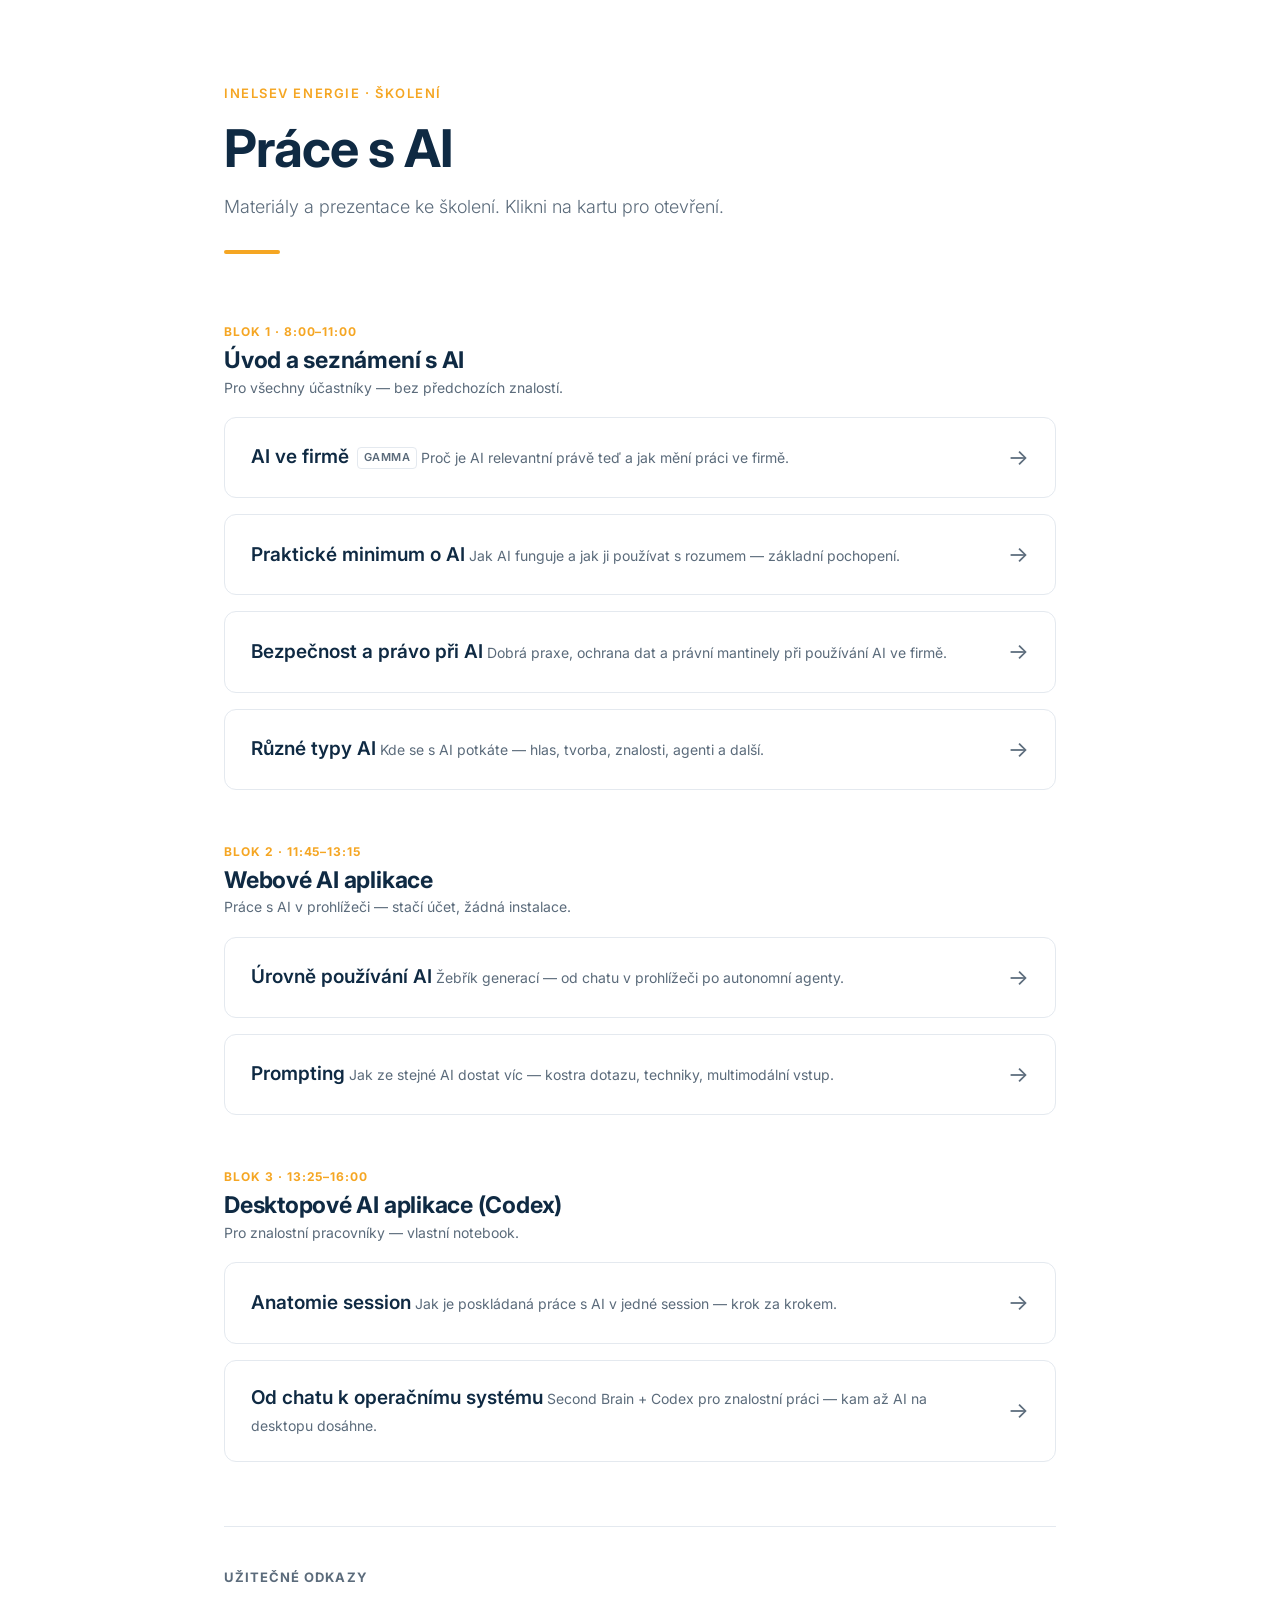
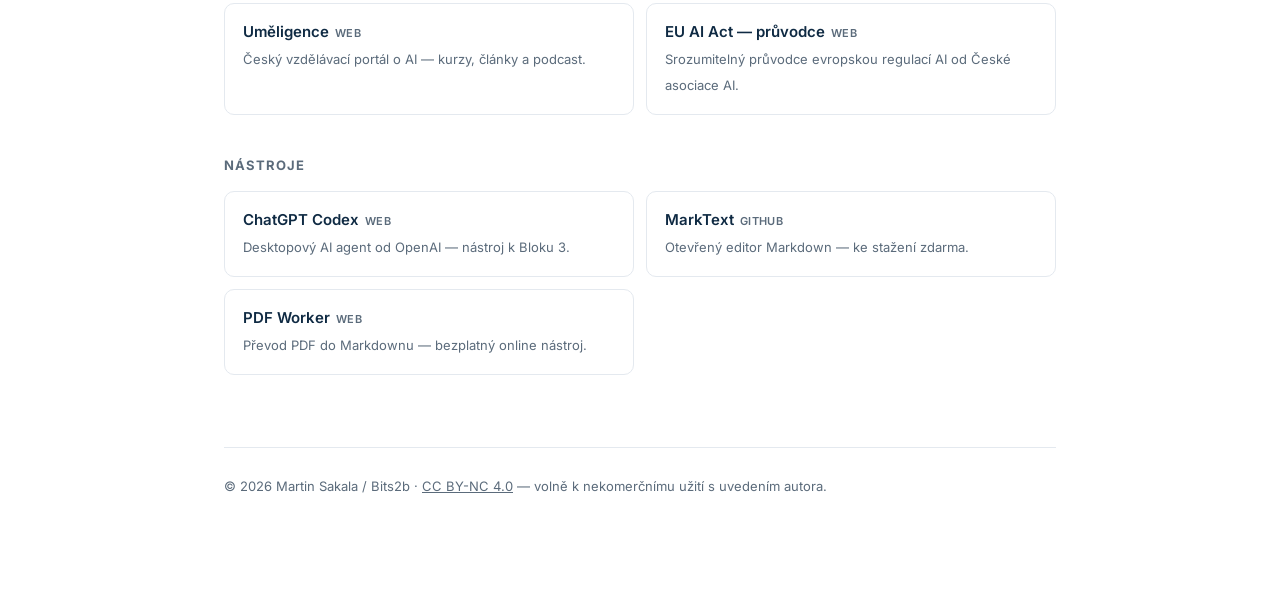
==== index.html @ ba7d990a "rozcestník: přeskládání karet mezi bloky" ====
<!DOCTYPE html>
<html lang="cs">
<head>
  <meta charset="UTF-8">
  <meta name="viewport" content="width=device-width, initial-scale=1.0">
  <title>AI školení — Inelsev Energie</title>
  <meta name="description" content="Materiály ke školení práce s AI.">
  <link rel="preconnect" href="https://fonts.googleapis.com">
  <link rel="preconnect" href="https://fonts.gstatic.com" crossorigin>
  <link href="https://fonts.googleapis.com/css2?family=Inter:wght@300;400;600;700&display=swap" rel="stylesheet">
  <style>
    :root {
      --navy: #0F2A43;
      --amber: #F5A623;
      --text: #1C2833;
      --muted: #5B6B7B;
      --bg: #ffffff;
      --card-bg: #ffffff;
      --border: #E4E9EF;
    }
    * { margin: 0; padding: 0; box-sizing: border-box; }
    body {
      font-family: "Inter", Helvetica, sans-serif;
      color: var(--text);
      background: var(--bg);
      line-height: 1.6;
      -webkit-font-smoothing: antialiased;
    }
    .wrap { max-width: 880px; margin: 0 auto; padding: 80px 24px 96px; }

    /* Header */
    header { margin-bottom: 64px; }
    .eyebrow {
      display: inline-block;
      font-size: 13px;
      font-weight: 600;
      letter-spacing: 0.12em;
      text-transform: uppercase;
      color: var(--amber);
      margin-bottom: 16px;
    }
    h1 {
      font-size: clamp(32px, 6vw, 52px);
      font-weight: 700;
      color: var(--navy);
      letter-spacing: -0.02em;
      line-height: 1.1;
      margin-bottom: 16px;
    }
    .lead {
      font-size: 18px;
      font-weight: 300;
      color: var(--muted);
      max-width: 560px;
    }
    .rule {
      width: 56px;
      height: 4px;
      background: var(--amber);
      border-radius: 2px;
      margin-top: 28px;
    }

    /* Blocks */
    .block { margin-bottom: 48px; }
    .block-head { margin-bottom: 18px; }
    .block-tag {
      display: inline-block;
      font-size: 12px;
      font-weight: 700;
      letter-spacing: 0.08em;
      text-transform: uppercase;
      color: var(--amber);
      margin-bottom: 6px;
    }
    .block-title {
      font-size: 23px;
      font-weight: 700;
      color: var(--navy);
      letter-spacing: -0.01em;
      line-height: 1.2;
    }
    .block-meta { font-size: 14px; color: var(--muted); margin-top: 2px; }

    /* Cards */
    .cards { display: grid; gap: 16px; }
    .card {
      display: flex;
      align-items: center;
      gap: 20px;
      padding: 22px 26px;
      background: var(--card-bg);
      border: 1px solid var(--border);
      border-radius: 12px;
      text-decoration: none;
      color: inherit;
      transition: border-color .18s ease, transform .18s ease, box-shadow .18s ease;
    }
    .card:hover {
      border-color: var(--amber);
      transform: translateY(-2px);
      box-shadow: 0 10px 30px -12px rgba(15, 42, 67, 0.25);
    }
    .card-body { flex: 1; min-width: 0; }
    .card-title {
      font-size: 19px;
      font-weight: 600;
      color: var(--navy);
      margin-bottom: 2px;
    }
    .card-desc { font-size: 14px; color: var(--muted); }
    .card-arrow {
      flex-shrink: 0;
      color: var(--muted);
      font-size: 22px;
      transition: transform .18s ease, color .18s ease;
    }
    .card:hover .card-arrow { color: var(--amber); transform: translateX(4px); }
    .ext-tag {
      display: inline-block;
      font-size: 11px;
      font-weight: 600;
      letter-spacing: 0.04em;
      text-transform: uppercase;
      color: var(--muted);
      border: 1px solid var(--border);
      border-radius: 4px;
      padding: 1px 6px;
      margin-left: 8px;
      vertical-align: middle;
    }

    /* Placeholder — blok bez obsahu */
    .card.is-soon {
      border-style: dashed;
      background: #FBFCFD;
      cursor: default;
    }
    .card.is-soon:hover {
      border-color: var(--border);
      transform: none;
      box-shadow: none;
    }
    .card.is-soon .card-title { color: var(--muted); }
    .soon-tag {
      flex-shrink: 0;
      font-size: 12px;
      font-weight: 600;
      color: var(--muted);
    }

    /* Resources — doplňkové odkazy a nástroje */
    .resources {
      margin-top: 64px;
      padding-top: 40px;
      border-top: 1px solid var(--border);
    }
    .res-head {
      font-size: 13px;
      font-weight: 700;
      letter-spacing: 0.08em;
      text-transform: uppercase;
      color: var(--muted);
      margin-bottom: 16px;
    }
    .res-head:not(:first-child) { margin-top: 40px; }
    .res-grid {
      display: grid;
      grid-template-columns: 1fr 1fr;
      gap: 12px;
    }
    .res-card {
      display: block;
      padding: 16px 18px;
      border: 1px solid var(--border);
      border-radius: 10px;
      text-decoration: none;
      color: inherit;
      transition: border-color .18s ease, background .18s ease;
    }
    .res-card:hover { border-color: var(--amber); background: #FFFCF6; }
    .res-title {
      display: block;
      font-size: 15px;
      font-weight: 600;
      color: var(--navy);
      margin-bottom: 2px;
    }
    .res-host {
      font-size: 11px;
      font-weight: 600;
      letter-spacing: 0.03em;
      text-transform: uppercase;
      color: var(--muted);
      margin-left: 6px;
    }
    .res-desc { font-size: 13px; color: var(--muted); line-height: 1.45; }

    /* Footer */
    footer {
      margin-top: 72px;
      padding-top: 28px;
      border-top: 1px solid var(--border);
      font-size: 13px;
      color: var(--muted);
    }
    footer a { color: var(--muted); text-decoration: underline; }
    footer a:hover { color: var(--navy); }

    @media (max-width: 520px) {
      .wrap { padding: 48px 20px 64px; }
      .card { padding: 20px; gap: 14px; }
    }
  </style>
</head>
<body>
  <div class="wrap">
    <header>
      <span class="eyebrow">Inelsev Energie · Školení</span>
      <h1>Práce s AI</h1>
      <p class="lead">Materiály a prezentace ke školení. Klikni na kartu pro otevření.</p>
      <div class="rule"></div>
    </header>

    <main>
      <section class="block">
        <div class="block-head">
          <span class="block-tag">Blok 1 · 8:00–11:00</span>
          <h2 class="block-title">Úvod a seznámení s AI</h2>
          <p class="block-meta">Pro všechny účastníky — bez předchozích znalostí.</p>
        </div>
        <div class="cards">
          <a class="card" href="https://gamma.app/docs/AI-firmy-cyzvg7ojubql4y3" target="_blank" rel="noopener">
            <span class="card-body">
              <span class="card-title">AI ve firmě<span class="ext-tag">Gamma</span></span>
              <span class="card-desc">Proč je AI relevantní právě teď a jak mění práci ve firmě.</span>
            </span>
            <span class="card-arrow">→</span>
          </a>
          <a class="card" href="./uvod-ai/">
            <span class="card-body">
              <span class="card-title">Praktické minimum o AI</span>
              <span class="card-desc">Jak AI funguje a jak ji používat s rozumem — základní pochopení.</span>
            </span>
            <span class="card-arrow">→</span>
          </a>
          <a class="card" href="./bezpecnost/">
            <span class="card-body">
              <span class="card-title">Bezpečnost a právo při AI</span>
              <span class="card-desc">Dobrá praxe, ochrana dat a právní mantinely při používání AI ve firmě.</span>
            </span>
            <span class="card-arrow">→</span>
          </a>
          <a class="card" href="./typy-ai/">
            <span class="card-body">
              <span class="card-title">Různé typy AI</span>
              <span class="card-desc">Kde se s AI potkáte — hlas, tvorba, znalosti, agenti a další.</span>
            </span>
            <span class="card-arrow">→</span>
          </a>
        </div>
      </section>

      <section class="block">
        <div class="block-head">
          <span class="block-tag">Blok 2 · 11:45–13:15</span>
          <h2 class="block-title">Webové AI aplikace</h2>
          <p class="block-meta">Práce s AI v prohlížeči — stačí účet, žádná instalace.</p>
        </div>
        <div class="cards">
          <a class="card" href="./urovne/">
            <span class="card-body">
              <span class="card-title">Úrovně používání AI</span>
              <span class="card-desc">Žebřík generací — od chatu v prohlížeči po autonomní agenty.</span>
            </span>
            <span class="card-arrow">→</span>
          </a>
          <a class="card" href="./prompting/">
            <span class="card-body">
              <span class="card-title">Prompting</span>
              <span class="card-desc">Jak ze stejné AI dostat víc — kostra dotazu, techniky, multimodální vstup.</span>
            </span>
            <span class="card-arrow">→</span>
          </a>
        </div>
      </section>

      <section class="block">
        <div class="block-head">
          <span class="block-tag">Blok 3 · 13:25–16:00</span>
          <h2 class="block-title">Desktopové AI aplikace (Codex)</h2>
          <p class="block-meta">Pro znalostní pracovníky — vlastní notebook.</p>
        </div>
        <div class="cards">
          <a class="card" href="./anatomie/">
            <span class="card-body">
              <span class="card-title">Anatomie session</span>
              <span class="card-desc">Jak je poskládaná práce s AI v jedné session — krok za krokem.</span>
            </span>
            <span class="card-arrow">→</span>
          </a>
          <a class="card" href="./codex/">
            <span class="card-body">
              <span class="card-title">Od chatu k operačnímu systému</span>
              <span class="card-desc">Second Brain + Codex pro znalostní práci — kam až AI na desktopu dosáhne.</span>
            </span>
            <span class="card-arrow">→</span>
          </a>
        </div>
      </section>
    </main>

    <section class="resources">
      <h2 class="res-head">Užitečné odkazy</h2>
      <div class="res-grid">
        <a class="res-card" href="https://www.umeligence.cz/" target="_blank" rel="noopener">
          <span class="res-title">Uměligence<span class="res-host">web</span></span>
          <span class="res-desc">Český vzdělávací portál o AI — kurzy, články a podcast.</span>
        </a>
        <a class="res-card" href="https://asociace.ai/eu-ai-act/" target="_blank" rel="noopener">
          <span class="res-title">EU AI Act — průvodce<span class="res-host">web</span></span>
          <span class="res-desc">Srozumitelný průvodce evropskou regulací AI od České asociace AI.</span>
        </a>
      </div>

      <h2 class="res-head">Nástroje</h2>
      <div class="res-grid">
        <a class="res-card" href="https://chatgpt.com/cs-CZ/codex/" target="_blank" rel="noopener">
          <span class="res-title">ChatGPT Codex<span class="res-host">web</span></span>
          <span class="res-desc">Desktopový AI agent od OpenAI — nástroj k Bloku 3.</span>
        </a>
        <a class="res-card" href="https://github.com/marktext/marktext#download-and-installation" target="_blank" rel="noopener">
          <span class="res-title">MarkText<span class="res-host">GitHub</span></span>
          <span class="res-desc">Otevřený editor Markdown — ke stažení zdarma.</span>
        </a>
        <a class="res-card" href="https://www.pdfworker.eu/#/pdf-to-markdown" target="_blank" rel="noopener">
          <span class="res-title">PDF Worker<span class="res-host">web</span></span>
          <span class="res-desc">Převod PDF do Markdownu — bezplatný online nástroj.</span>
        </a>
      </div>
    </section>

    <footer>
      © 2026 Martin Sakala / Bits2b ·
      <a href="https://creativecommons.org/licenses/by-nc/4.0/" target="_blank" rel="noopener">CC BY-NC 4.0</a>
      — volně k nekomerčnímu užití s uvedením autora.
    </footer>
  </div>
</body>
</html>
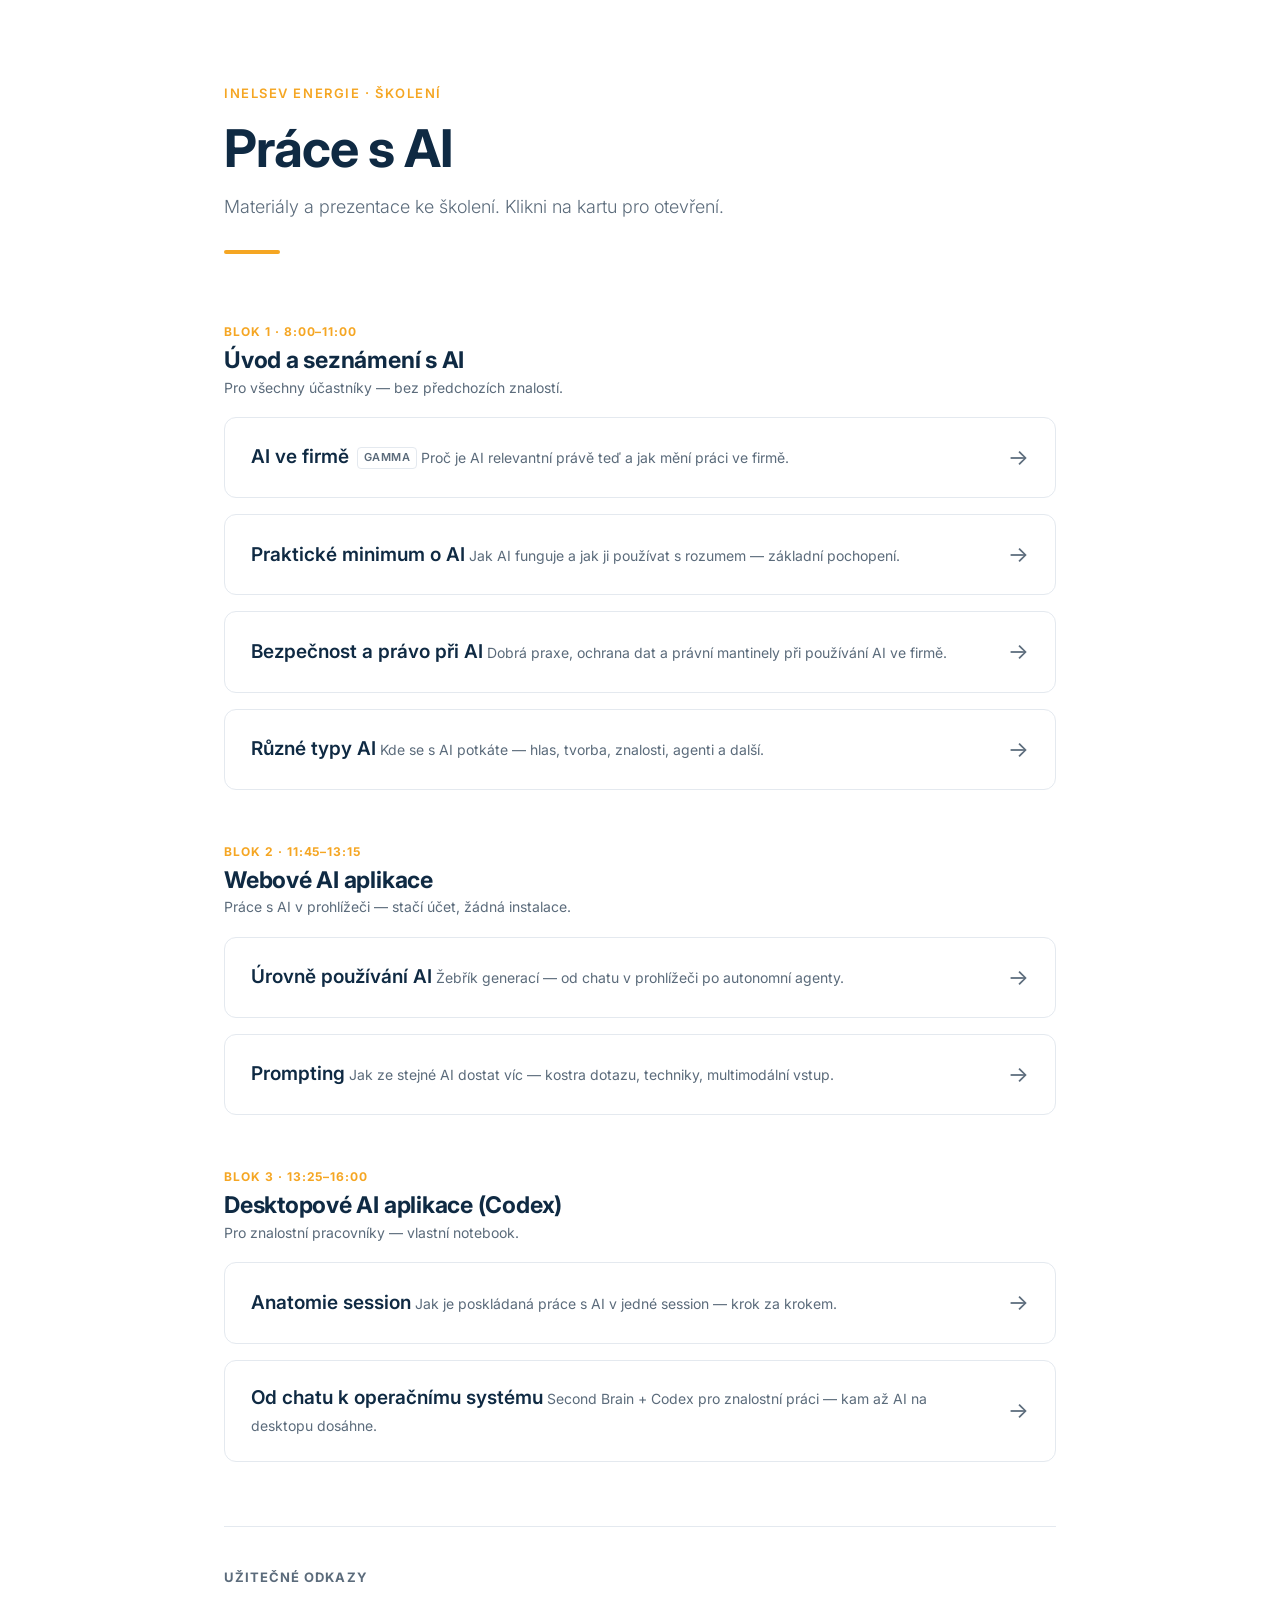
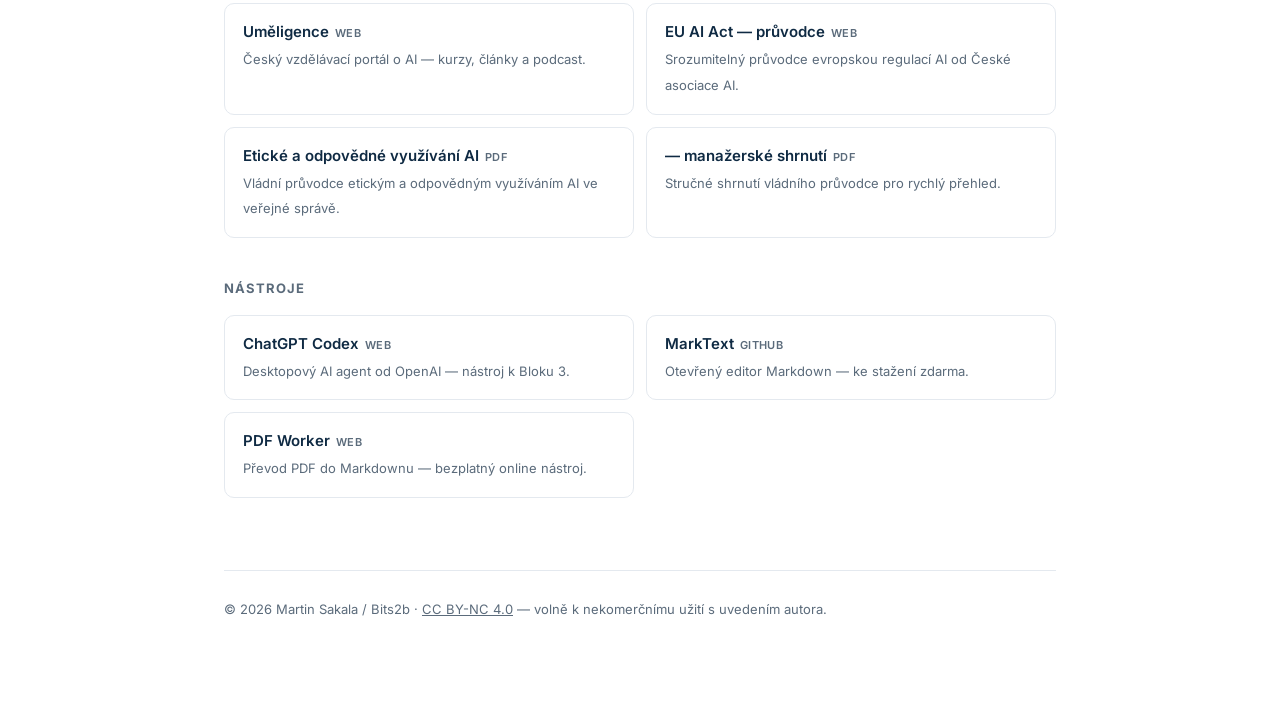
==== commit 48377a47: "odkazy: + vládní průvodce etickým využíváním AI (PDF)" ====
--- a/index.html
+++ b/index.html
@@ -321,6 +321,14 @@
           <span class="res-title">EU AI Act — průvodce<span class="res-host">web</span></span>
           <span class="res-desc">Srozumitelný průvodce evropskou regulací AI od České asociace AI.</span>
         </a>
+        <a class="res-card" href="https://vlada.gov.cz/assets/Statni_sluzba/Dokumenty/Ostatni_dokumenty/Pruvodce-pro-eticke-a-odpovedne-vyuzivani-AI-ve-VS.pdf" target="_blank" rel="noopener">
+          <span class="res-title">Etické a odpovědné využívání AI<span class="res-host">PDF</span></span>
+          <span class="res-desc">Vládní průvodce etickým a odpovědným využíváním AI ve veřejné správě.</span>
+        </a>
+        <a class="res-card" href="https://vlada.gov.cz/assets/Statni_sluzba/Dokumenty/Ostatni_dokumenty/Manazerske-shrnuti.pdf" target="_blank" rel="noopener">
+          <span class="res-title">— manažerské shrnutí<span class="res-host">PDF</span></span>
+          <span class="res-desc">Stručné shrnutí vládního průvodce pro rychlý přehled.</span>
+        </a>
       </div>
 
       <h2 class="res-head">Nástroje</h2>
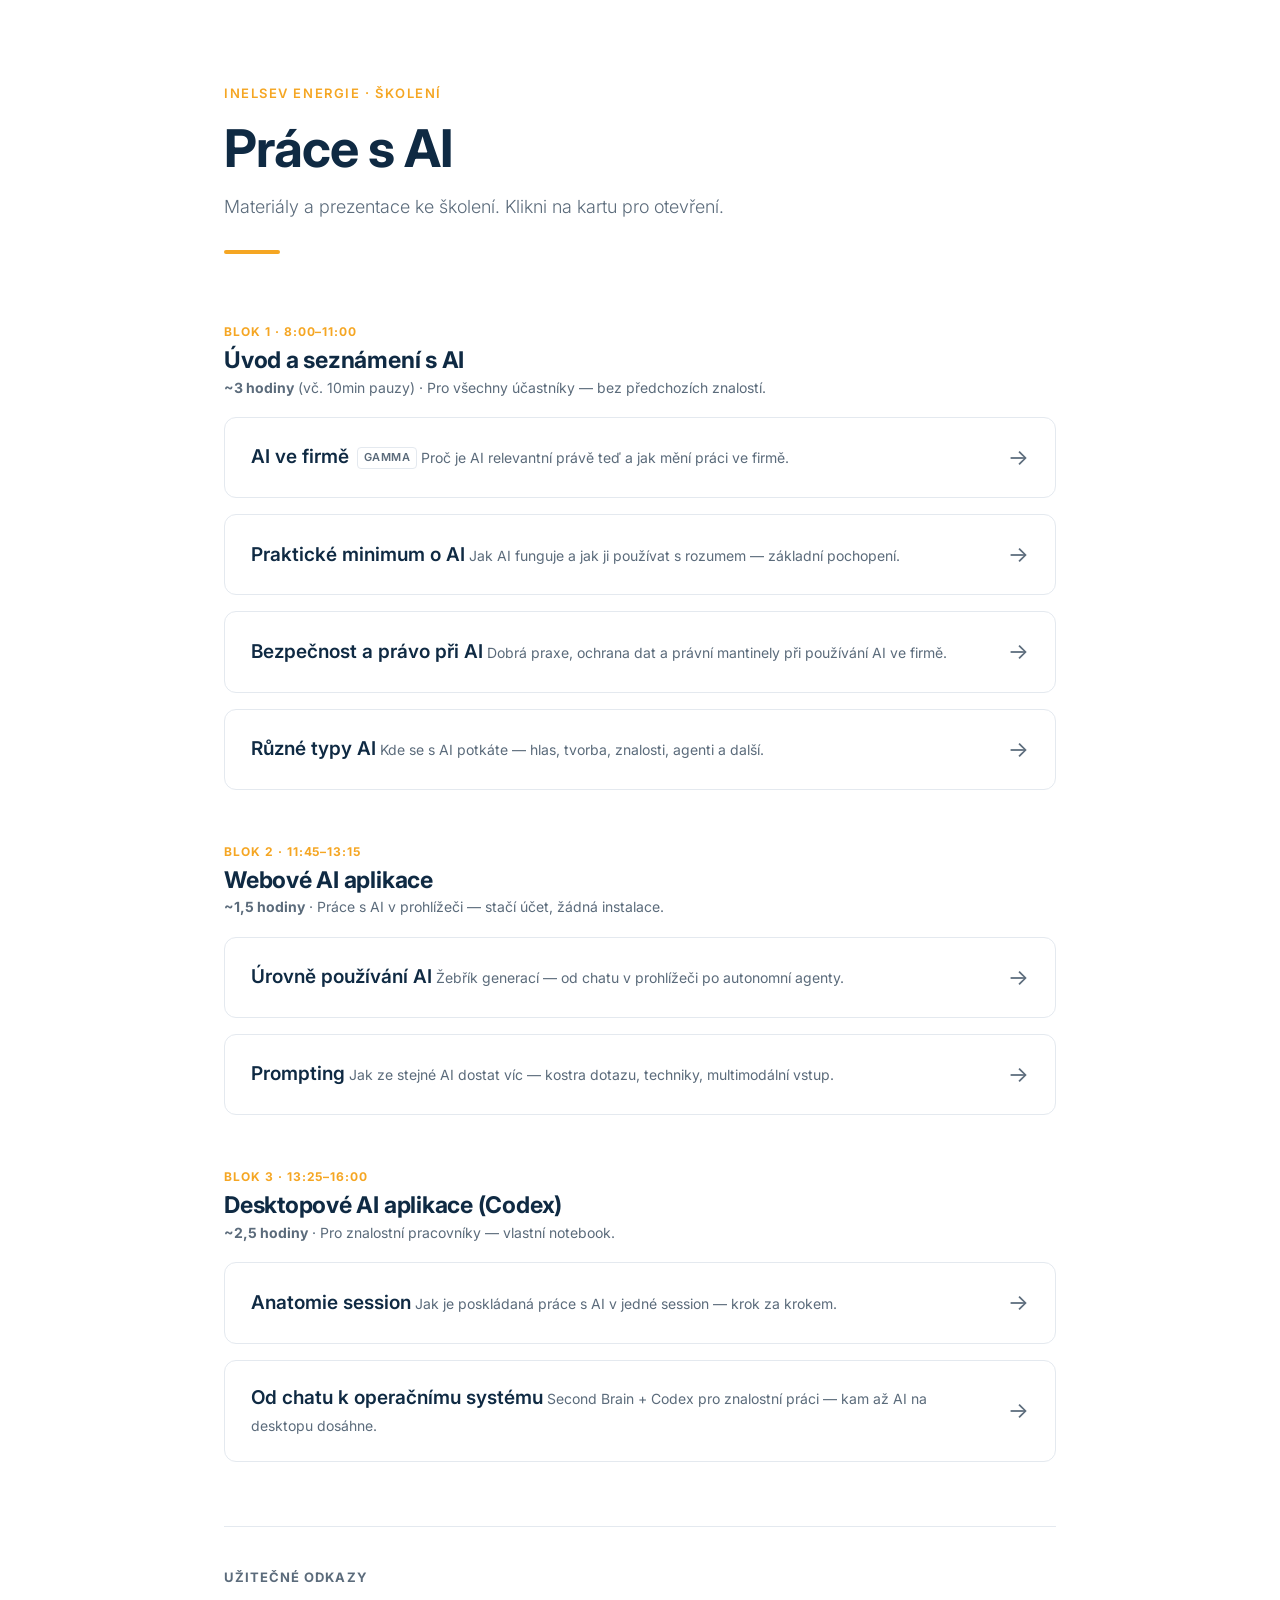
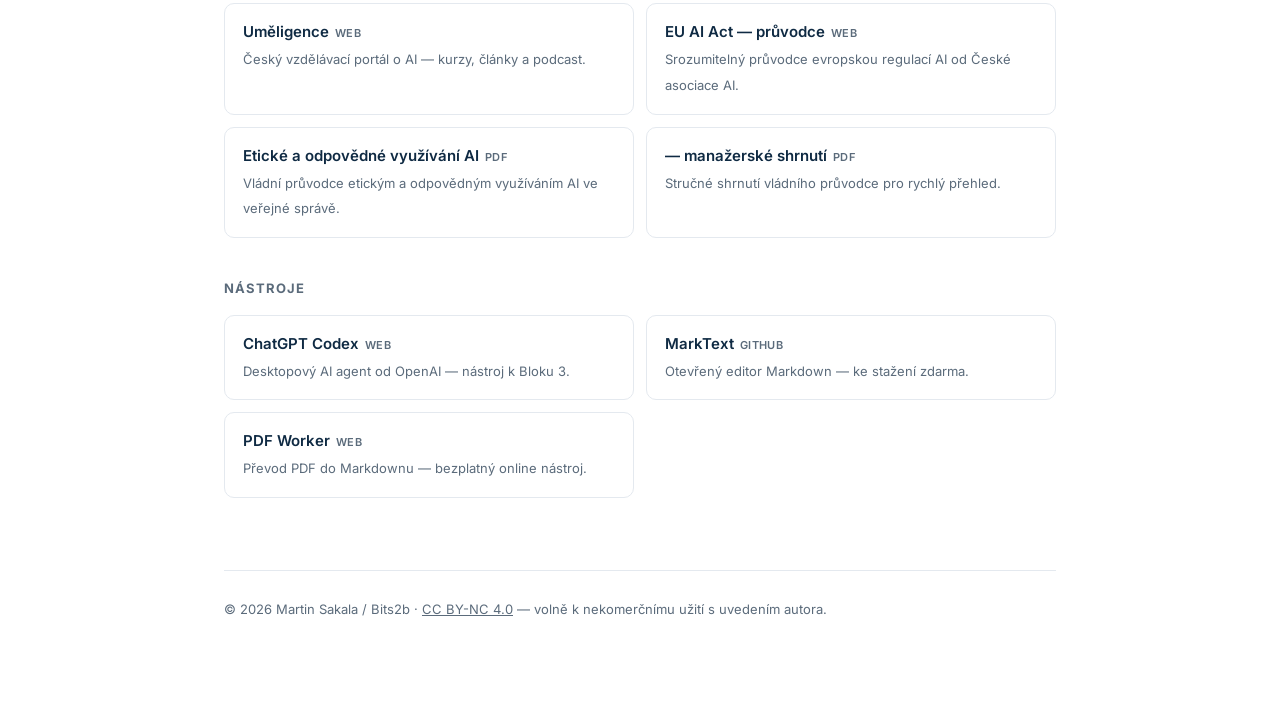
==== commit 26652977: "rozcestník: + odhadované časové dotace bloků" ====
--- a/index.html
+++ b/index.html
@@ -227,7 +227,7 @@
         <div class="block-head">
           <span class="block-tag">Blok 1 · 8:00–11:00</span>
           <h2 class="block-title">Úvod a seznámení s AI</h2>
-          <p class="block-meta">Pro všechny účastníky — bez předchozích znalostí.</p>
+          <p class="block-meta"><strong>~3 hodiny</strong> (vč. 10min pauzy) · Pro všechny účastníky — bez předchozích znalostí.</p>
         </div>
         <div class="cards">
           <a class="card" href="https://gamma.app/docs/AI-firmy-cyzvg7ojubql4y3" target="_blank" rel="noopener">
@@ -265,7 +265,7 @@
         <div class="block-head">
           <span class="block-tag">Blok 2 · 11:45–13:15</span>
           <h2 class="block-title">Webové AI aplikace</h2>
-          <p class="block-meta">Práce s AI v prohlížeči — stačí účet, žádná instalace.</p>
+          <p class="block-meta"><strong>~1,5 hodiny</strong> · Práce s AI v prohlížeči — stačí účet, žádná instalace.</p>
         </div>
         <div class="cards">
           <a class="card" href="./urovne/">
@@ -289,7 +289,7 @@
         <div class="block-head">
           <span class="block-tag">Blok 3 · 13:25–16:00</span>
           <h2 class="block-title">Desktopové AI aplikace (Codex)</h2>
-          <p class="block-meta">Pro znalostní pracovníky — vlastní notebook.</p>
+          <p class="block-meta"><strong>~2,5 hodiny</strong> · Pro znalostní pracovníky — vlastní notebook.</p>
         </div>
         <div class="cards">
           <a class="card" href="./anatomie/">
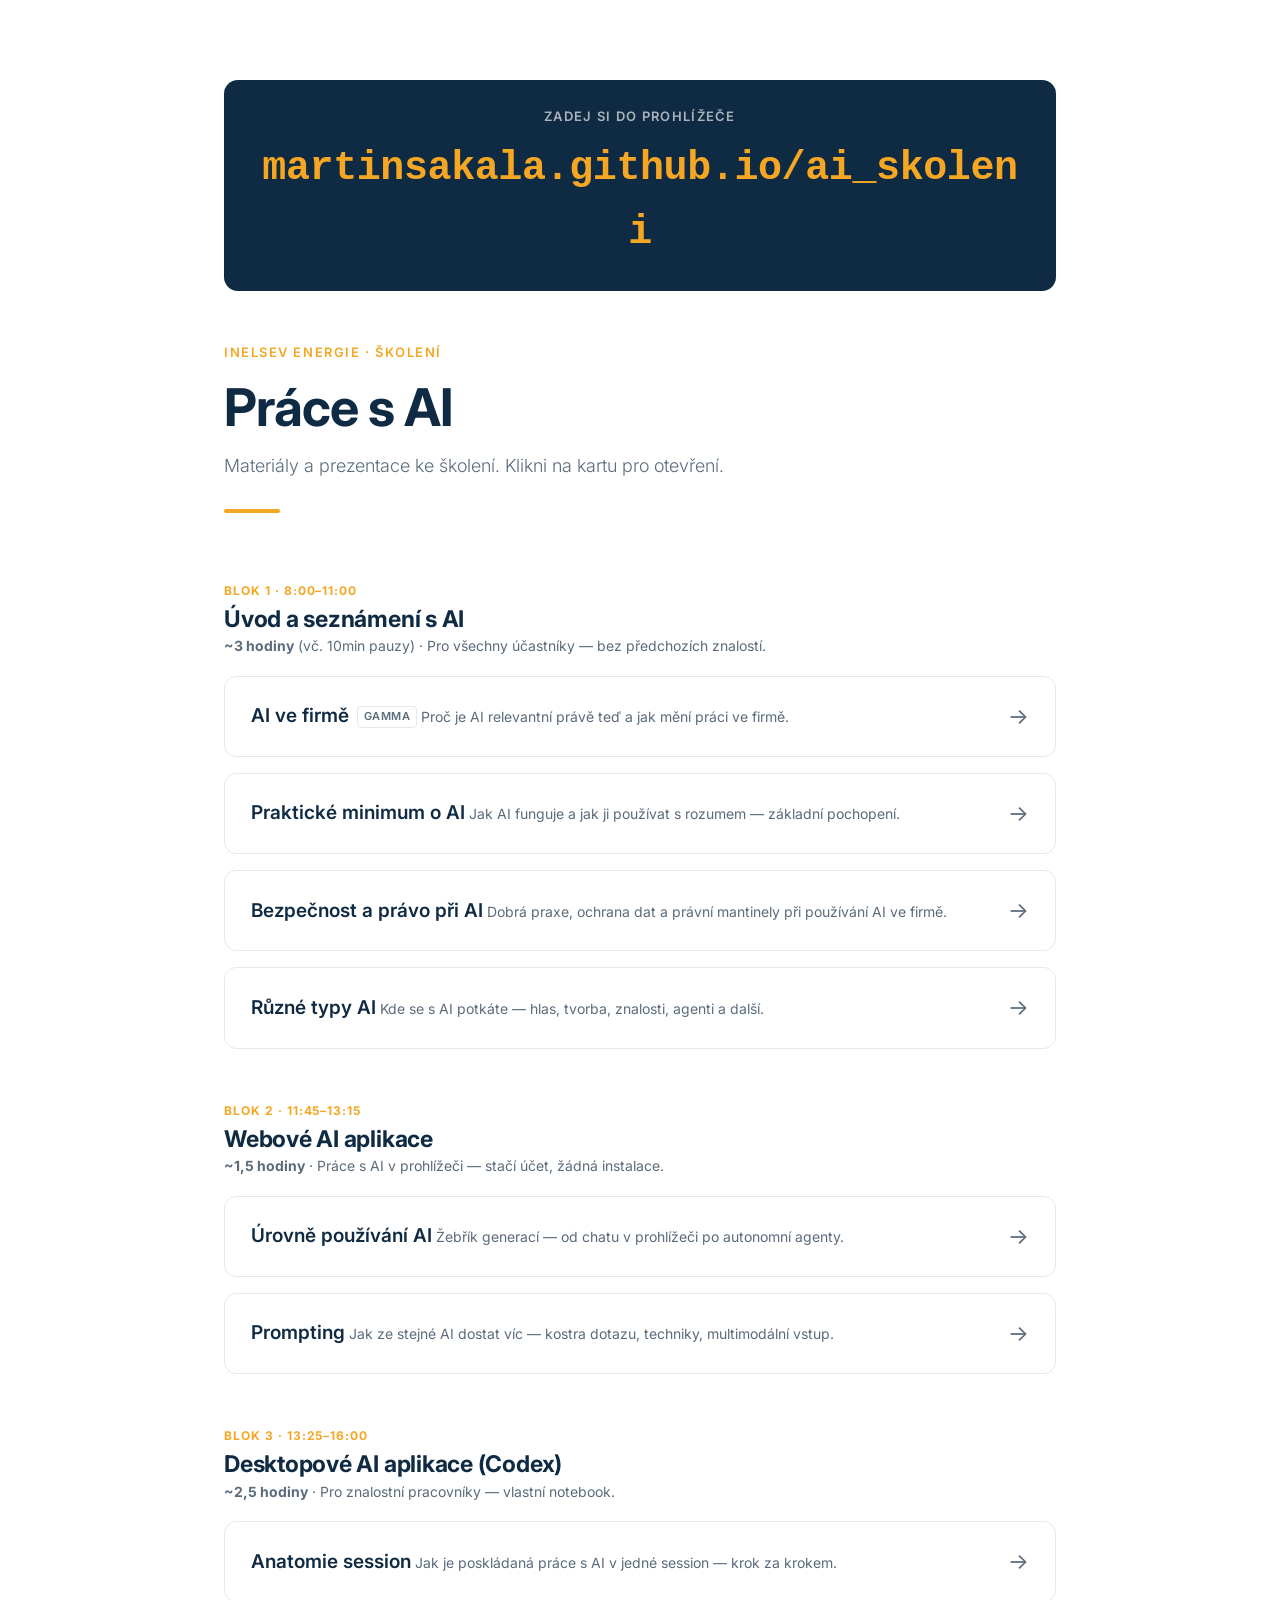
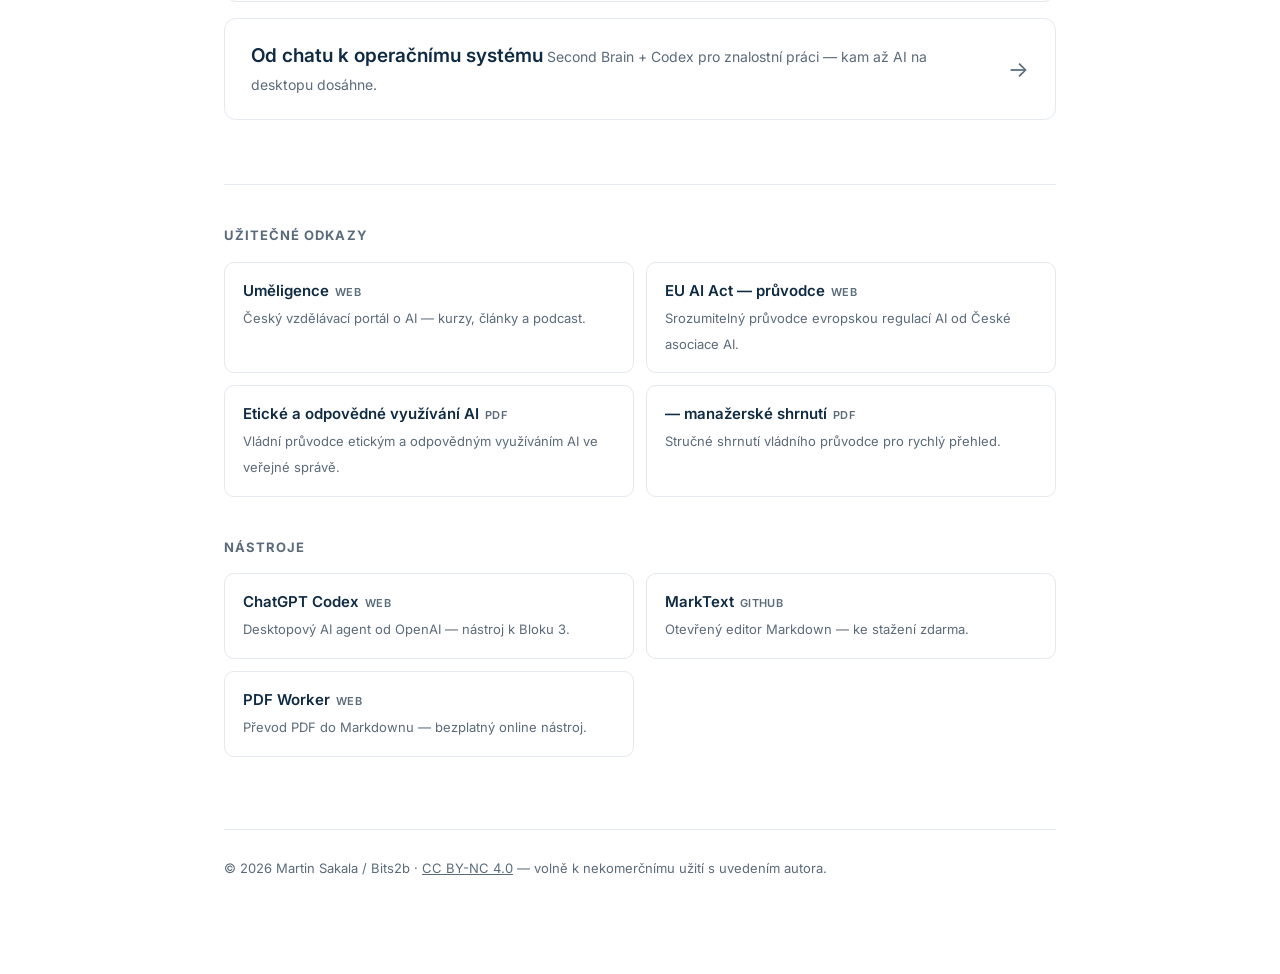
==== commit 6bfa8540: "rozcestník: + výrazný URL banner pro opsání z plátna" ====
--- a/index.html
+++ b/index.html
@@ -28,6 +28,35 @@
     }
     .wrap { max-width: 880px; margin: 0 auto; padding: 80px 24px 96px; }
 
+    /* URL banner — pro opsání z plátna */
+    .url-banner {
+      background: var(--navy);
+      border-radius: 14px;
+      padding: 26px 28px;
+      margin-bottom: 48px;
+      text-align: center;
+    }
+    .url-hint {
+      display: block;
+      font-size: 13px;
+      font-weight: 600;
+      letter-spacing: 0.1em;
+      text-transform: uppercase;
+      color: rgba(255, 255, 255, 0.65);
+      margin-bottom: 10px;
+    }
+    .url-big {
+      display: inline-block;
+      font-family: ui-monospace, "SF Mono", Menlo, Consolas, monospace;
+      font-size: clamp(22px, 4.6vw, 40px);
+      font-weight: 700;
+      color: var(--amber);
+      text-decoration: none;
+      letter-spacing: -0.01em;
+      word-break: break-all;
+    }
+    .url-big:hover { text-decoration: underline; }
+
     /* Header */
     header { margin-bottom: 64px; }
     .eyebrow {
@@ -215,6 +244,11 @@
 </head>
 <body>
   <div class="wrap">
+    <div class="url-banner">
+      <span class="url-hint">Zadej si do prohlížeče</span>
+      <a class="url-big" href="https://martinsakala.github.io/ai_skoleni/">martinsakala.github.io/ai_skoleni</a>
+    </div>
+
     <header>
       <span class="eyebrow">Inelsev Energie · Školení</span>
       <h1>Práce s AI</h1>
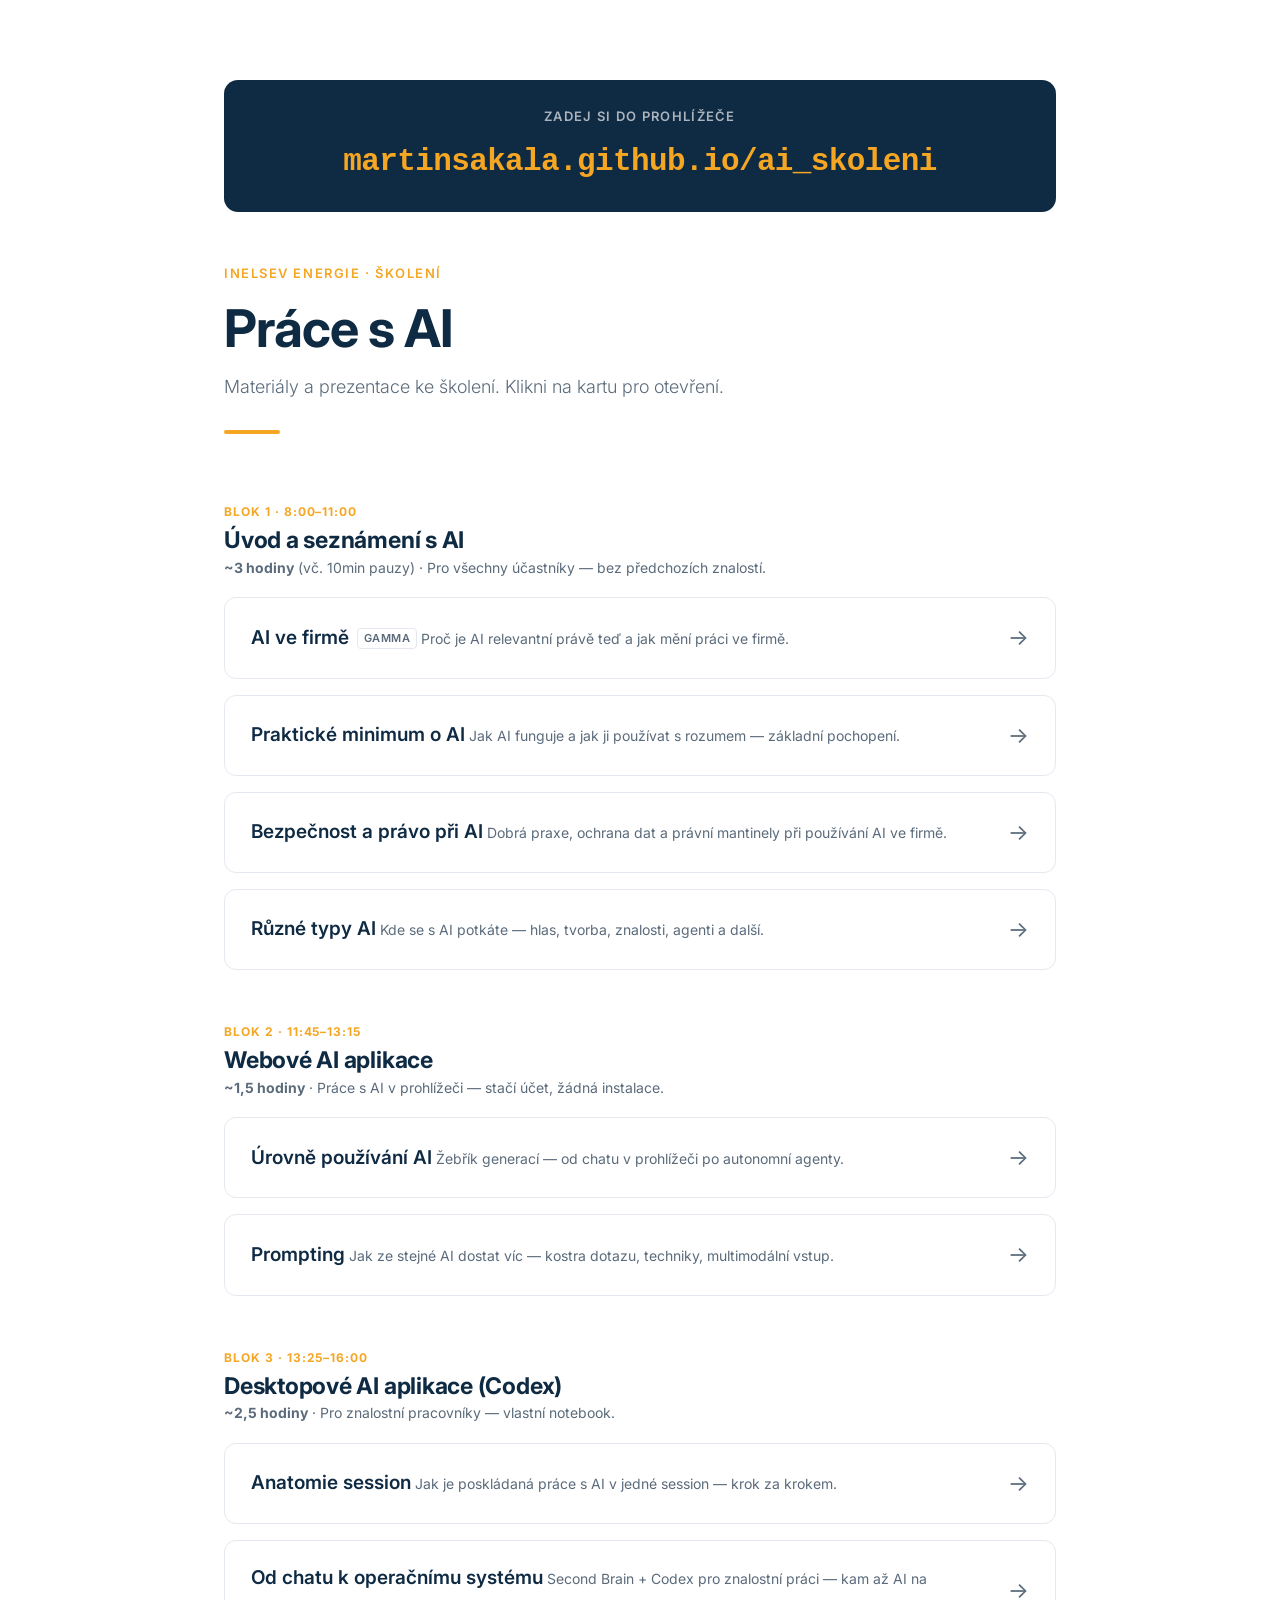
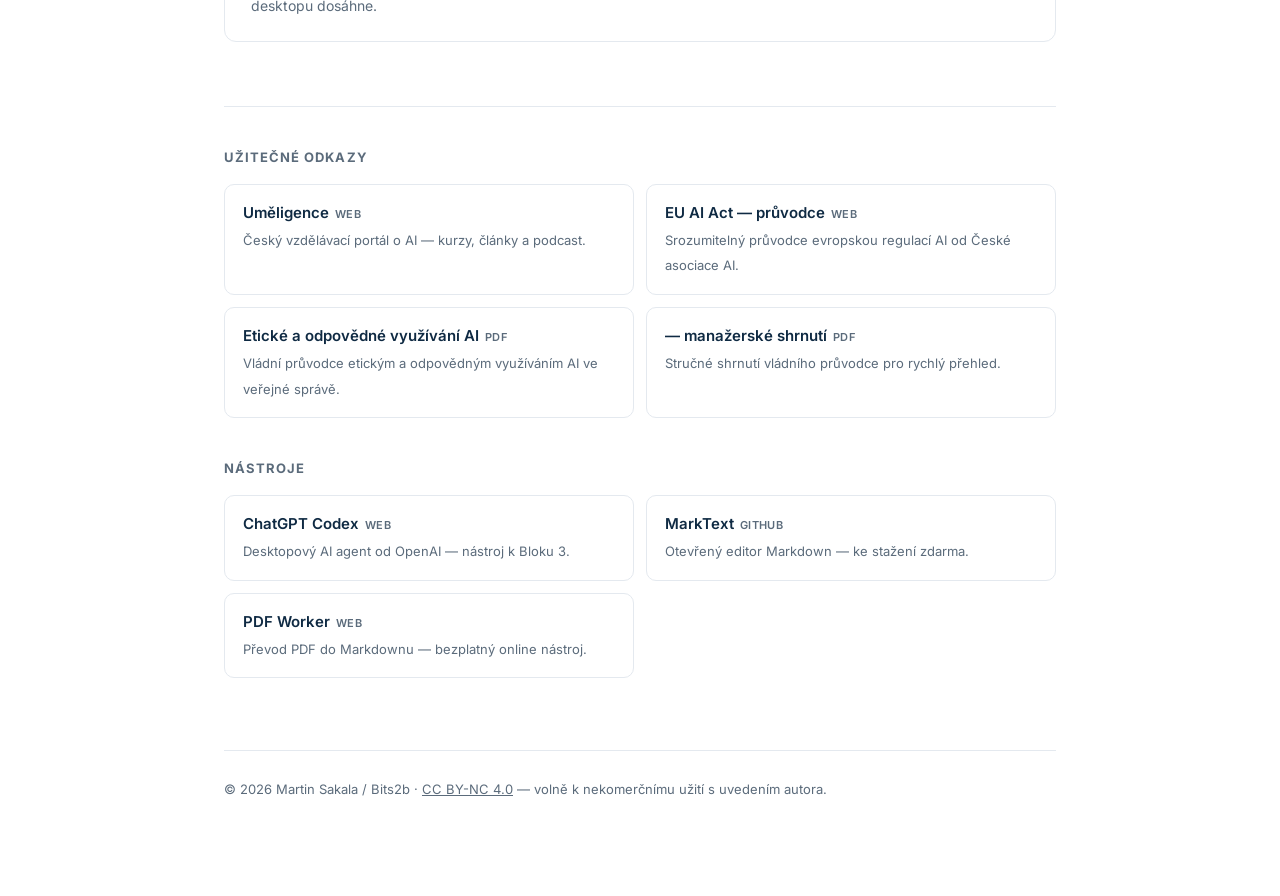
==== commit 3075fc65: "url banner: menší font + čistší zalomení (jeden řádek na desktopu)" ====
--- a/index.html
+++ b/index.html
@@ -48,12 +48,12 @@
     .url-big {
       display: inline-block;
       font-family: ui-monospace, "SF Mono", Menlo, Consolas, monospace;
-      font-size: clamp(22px, 4.6vw, 40px);
+      font-size: clamp(18px, 3.6vw, 31px);
       font-weight: 700;
       color: var(--amber);
       text-decoration: none;
-      letter-spacing: -0.01em;
-      word-break: break-all;
+      letter-spacing: -0.02em;
+      overflow-wrap: anywhere;
     }
     .url-big:hover { text-decoration: underline; }
 
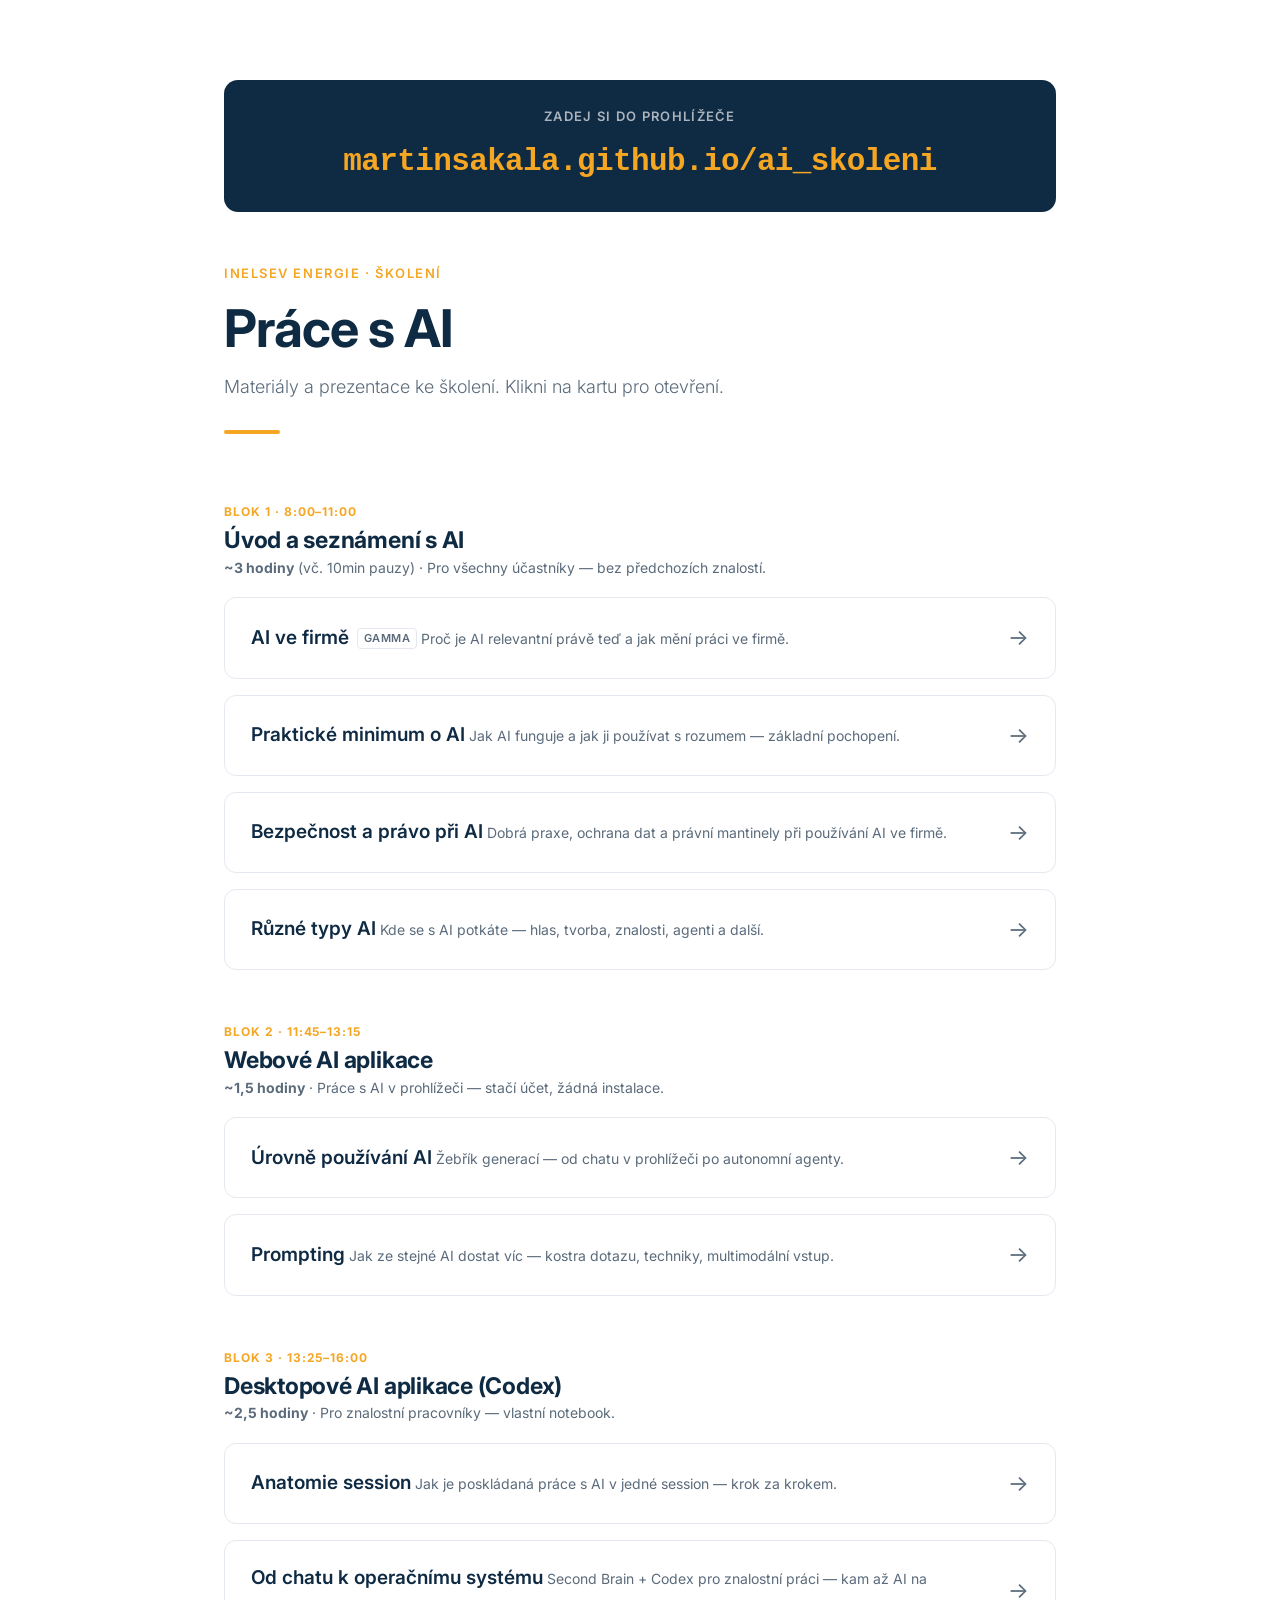
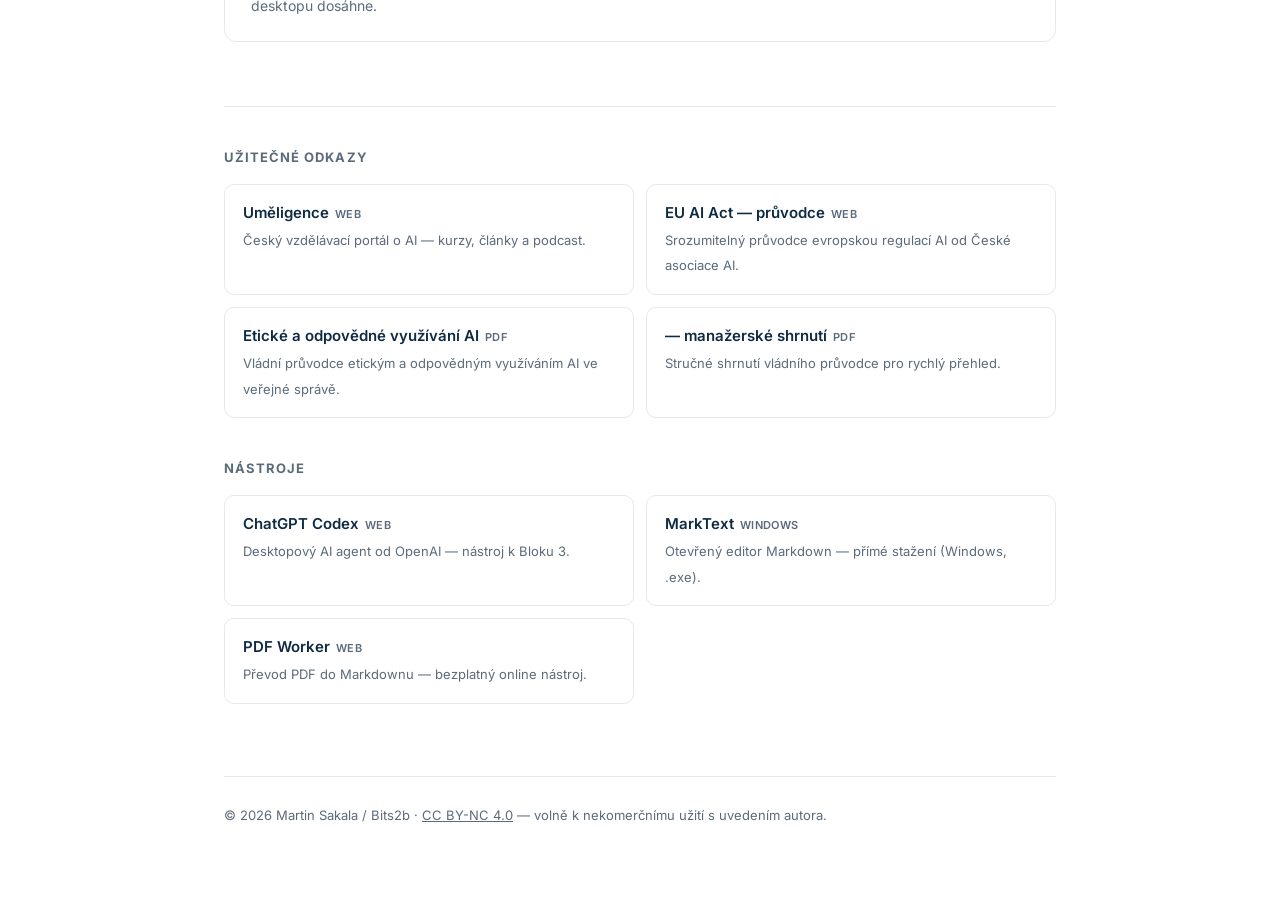
==== commit e89fcdfa: "odkazy: MarkText → přímé stažení Windows installeru" ====
--- a/index.html
+++ b/index.html
@@ -371,9 +371,9 @@
           <span class="res-title">ChatGPT Codex<span class="res-host">web</span></span>
           <span class="res-desc">Desktopový AI agent od OpenAI — nástroj k Bloku 3.</span>
         </a>
-        <a class="res-card" href="https://github.com/marktext/marktext#download-and-installation" target="_blank" rel="noopener">
-          <span class="res-title">MarkText<span class="res-host">GitHub</span></span>
-          <span class="res-desc">Otevřený editor Markdown — ke stažení zdarma.</span>
+        <a class="res-card" href="https://github.com/marktext/marktext/releases/download/v0.19.0/marktext-win-x64-0.19.0-setup.exe">
+          <span class="res-title">MarkText<span class="res-host">Windows</span></span>
+          <span class="res-desc">Otevřený editor Markdown — přímé stažení (Windows, .exe).</span>
         </a>
         <a class="res-card" href="https://www.pdfworker.eu/#/pdf-to-markdown" target="_blank" rel="noopener">
           <span class="res-title">PDF Worker<span class="res-host">web</span></span>
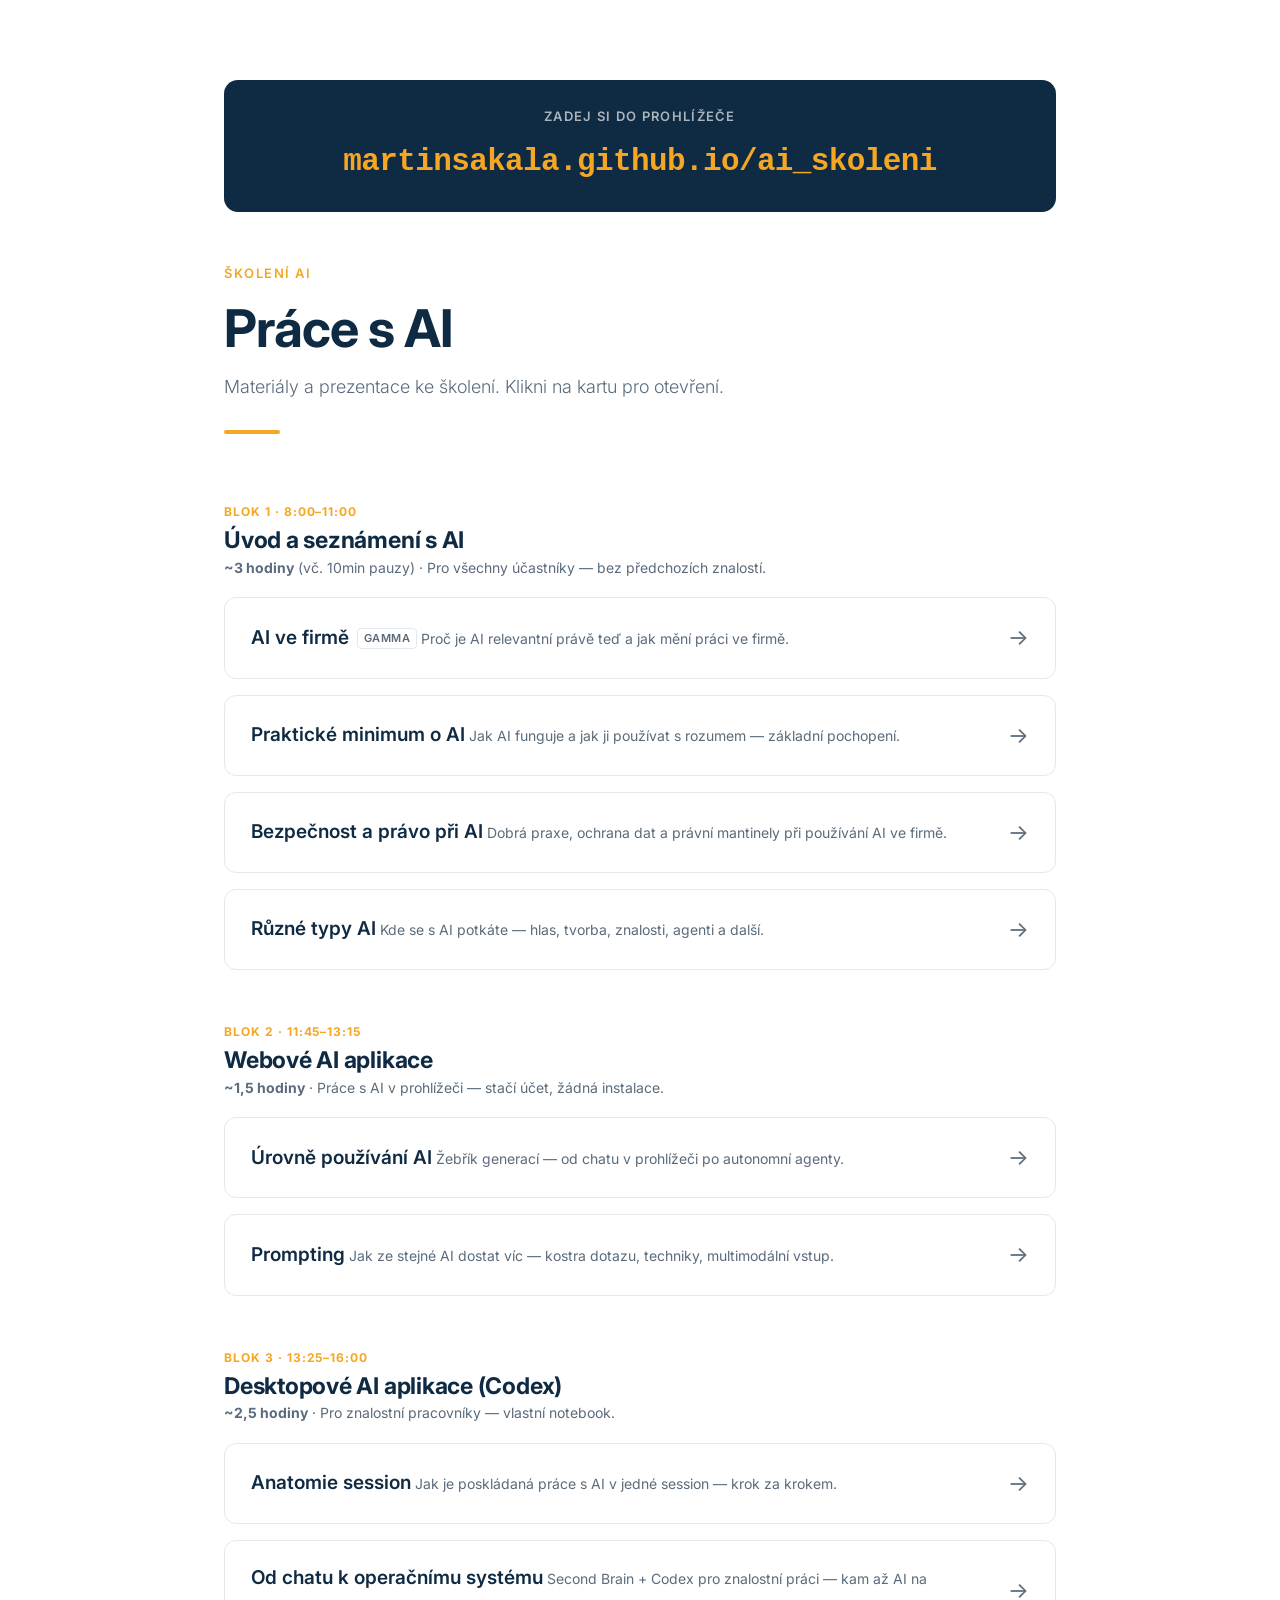
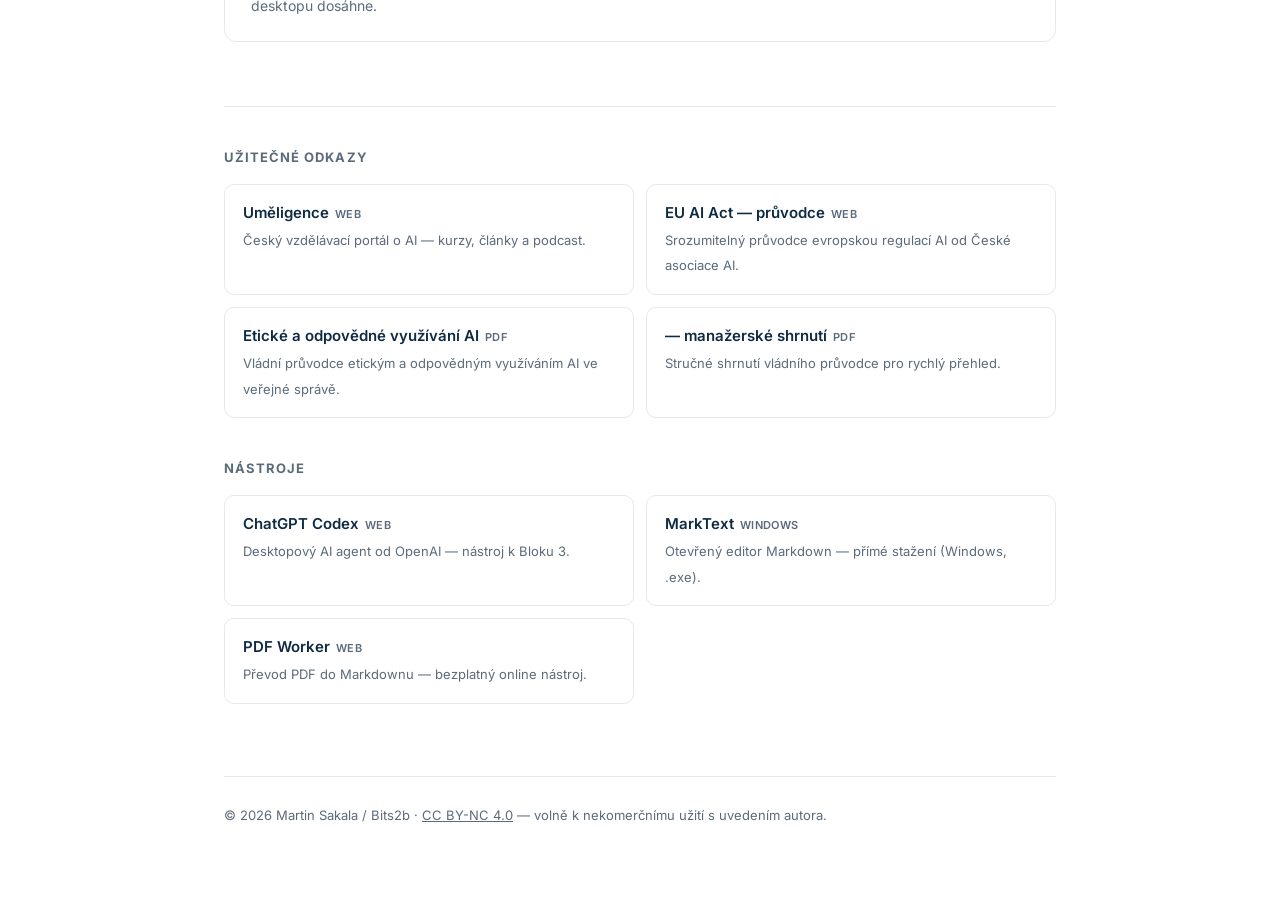
==== commit 2a9f0fe5: "univerzalizace: odstranění zmínek o klientovi (Inelsev) ze všech decků + rozcestníku" ====
--- a/index.html
+++ b/index.html
@@ -3,7 +3,7 @@
 <head>
   <meta charset="UTF-8">
   <meta name="viewport" content="width=device-width, initial-scale=1.0">
-  <title>AI školení — Inelsev Energie</title>
+  <title>AI školení — Práce s AI</title>
   <meta name="description" content="Materiály ke školení práce s AI.">
   <link rel="preconnect" href="https://fonts.googleapis.com">
   <link rel="preconnect" href="https://fonts.gstatic.com" crossorigin>
@@ -250,7 +250,7 @@
     </div>
 
     <header>
-      <span class="eyebrow">Inelsev Energie · Školení</span>
+      <span class="eyebrow">Školení AI</span>
       <h1>Práce s AI</h1>
       <p class="lead">Materiály a prezentace ke školení. Klikni na kartu pro otevření.</p>
       <div class="rule"></div>
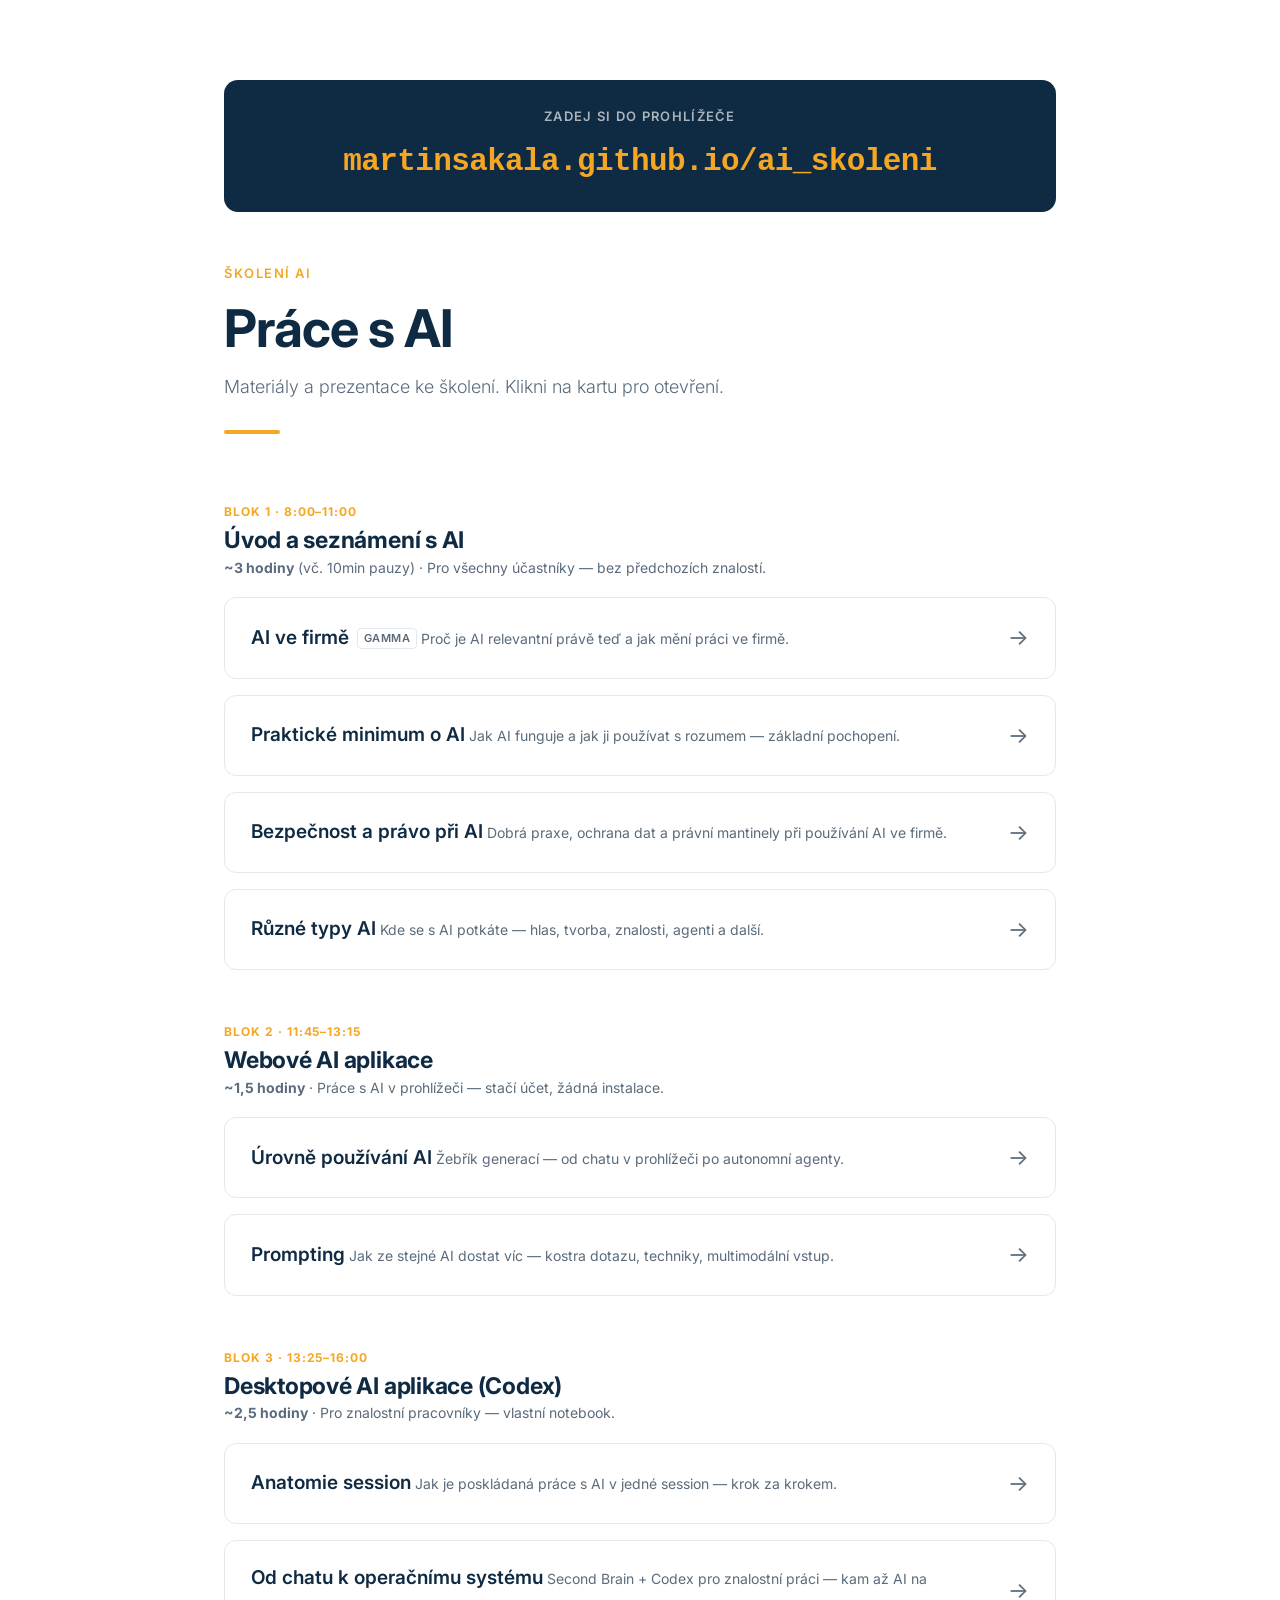
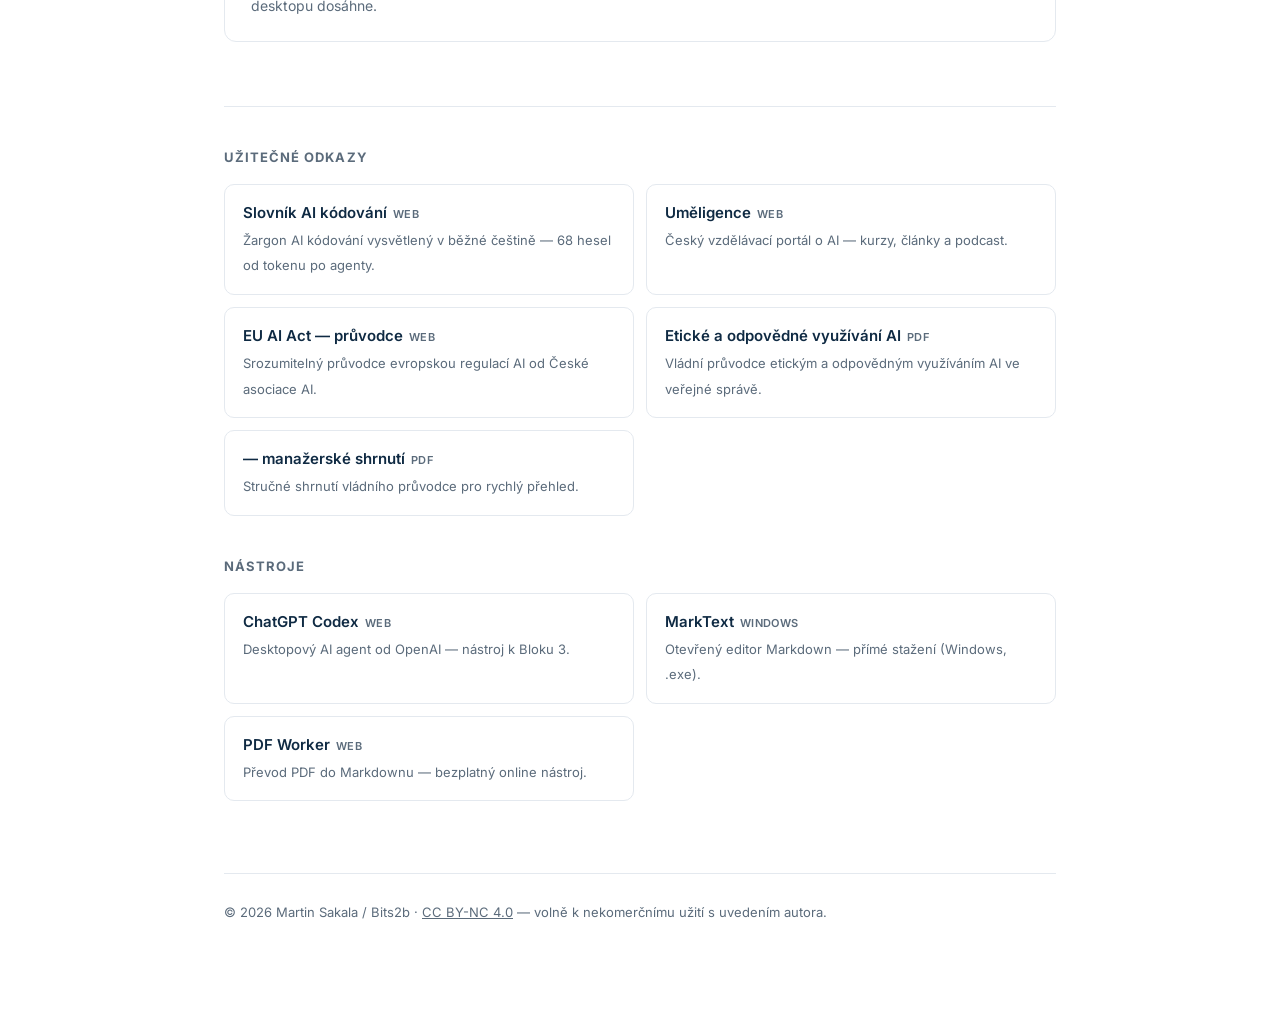
==== commit eeb51728: "Přidán odkaz na Slovník AI kódování do užitečných odkazů Co-Authored-By: Claude Opus 4.8 <noreply@an" ====
--- a/index.html
+++ b/index.html
@@ -347,6 +347,10 @@
     <section class="resources">
       <h2 class="res-head">Užitečné odkazy</h2>
       <div class="res-grid">
+        <a class="res-card" href="https://martinsakala.github.io/slovnik-ai-kodovani/" target="_blank" rel="noopener">
+          <span class="res-title">Slovník AI kódování<span class="res-host">web</span></span>
+          <span class="res-desc">Žargon AI kódování vysvětlený v běžné češtině — 68 hesel od tokenu po agenty.</span>
+        </a>
         <a class="res-card" href="https://www.umeligence.cz/" target="_blank" rel="noopener">
           <span class="res-title">Uměligence<span class="res-host">web</span></span>
           <span class="res-desc">Český vzdělávací portál o AI — kurzy, články a podcast.</span>
